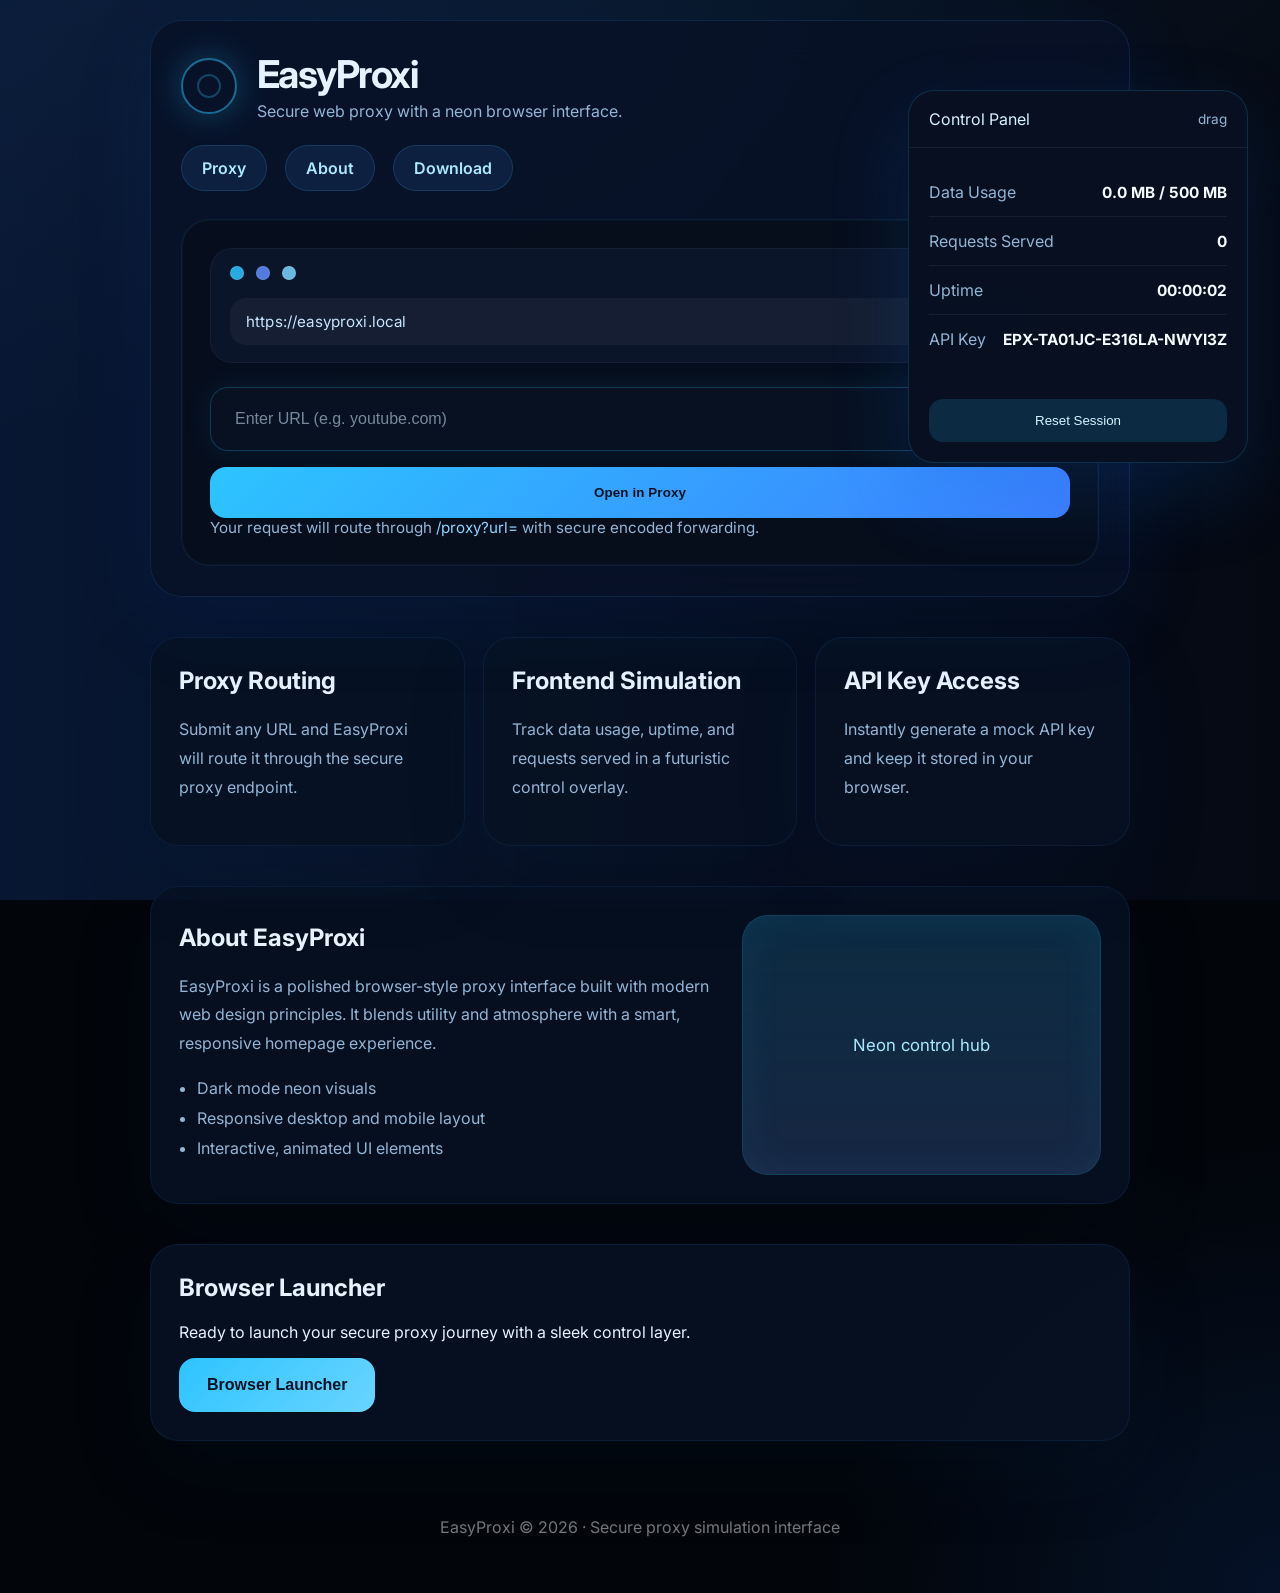
==== index.html @ d50762d1 "Add EasyProxi modern proxy web app" ====
<!DOCTYPE html>
<html lang="en">
<head>
  <meta charset="UTF-8" />
  <meta name="viewport" content="width=device-width, initial-scale=1.0" />
  <title>EasyProxi</title>
  <link rel="preconnect" href="https://fonts.googleapis.com" />
  <link rel="preconnect" href="https://fonts.gstatic.com" crossorigin />
  <link href="https://fonts.googleapis.com/css2?family=Inter:wght@400;500;600;700;800&display=swap" rel="stylesheet" />
  <link rel="stylesheet" href="style.css" />
</head>
<body>
  <div class="app-shell">
    <header class="hero-panel">
      <div class="hero-brand">
        <div class="logo-ring"></div>
        <div>
          <h1>EasyProxi</h1>
          <p>Secure web proxy with a neon browser interface.</p>
        </div>
      </div>

      <nav class="main-nav">
        <a href="#proxy">Proxy</a>
        <a href="#about">About</a>
        <a href="#download">Download</a>
      </nav>

      <section class="proxy-card" id="proxy">
        <div class="fake-browser">
          <div class="browser-controls">
            <button type="button" class="circle back" aria-label="Back"></button>
            <button type="button" class="circle forward" aria-label="Forward"></button>
            <button type="button" class="circle refresh" aria-label="Refresh"></button>
          </div>
          <div class="browser-url-bar">https://easyproxi.local</div>
        </div>

        <form id="proxyForm" class="proxy-form">
          <label for="proxyUrl" class="sr-only">Enter URL</label>
          <input id="proxyUrl" name="proxyUrl" type="url" placeholder="Enter URL (e.g. youtube.com)" autocomplete="off" required />
          <button type="submit">Open in Proxy</button>
        </form>
        <p class="help-text">Your request will route through <span>/proxy?url=</span> with secure encoded forwarding.</p>
      </section>
    </header>

    <main>
      <section class="feature-grid section-glow">
        <article class="feature-panel">
          <h2>Proxy Routing</h2>
          <p>Submit any URL and EasyProxi will route it through the secure proxy endpoint.</p>
        </article>
        <article class="feature-panel">
          <h2>Frontend Simulation</h2>
          <p>Track data usage, uptime, and requests served in a futuristic control overlay.</p>
        </article>
        <article class="feature-panel">
          <h2>API Key Access</h2>
          <p>Instantly generate a mock API key and keep it stored in your browser.</p>
        </article>
      </section>

      <section class="about-section" id="about">
        <div class="about-copy">
          <h2>About EasyProxi</h2>
          <p>EasyProxi is a polished browser-style proxy interface built with modern web design principles. It blends utility and atmosphere with a smart, responsive homepage experience.</p>
          <ul>
            <li>Dark mode neon visuals</li>
            <li>Responsive desktop and mobile layout</li>
            <li>Interactive, animated UI elements</li>
          </ul>
        </div>
        <div class="about-visual">
          <div class="visual-card">
            <span>Neon control hub</span>
          </div>
        </div>
      </section>

      <section class="download-section section-glow" id="download">
        <div>
          <h2>Browser Launcher</h2>
          <p>Ready to launch your secure proxy journey with a sleek control layer.</p>
          <button class="download-btn" type="button">Browser Launcher</button>
        </div>
      </section>
    </main>

    <footer class="app-footer">
      <p>EasyProxi &copy; 2026 · Secure proxy simulation interface</p>
    </footer>

    <div class="overlay-panel" id="overlayPanel">
      <div class="overlay-header">
        <span>Control Panel</span>
        <span class="drag-hint">drag</span>
      </div>
      <div class="overlay-content">
        <div class="stat-row"><span>Data Usage</span><strong id="dataUsage">0 MB / 500 MB</strong></div>
        <div class="stat-row"><span>Requests Served</span><strong id="requestsServed">0</strong></div>
        <div class="stat-row"><span>Uptime</span><strong id="uptime">00:00:00</strong></div>
        <div class="stat-row"><span>API Key</span><strong id="apiKey">GENERATING...</strong></div>
      </div>
      <div class="overlay-footer">
        <button type="button" id="resetButton">Reset Session</button>
      </div>
    </div>
  </div>

  <script src="script.js"></script>
</body>
</html>
---- style.css ----
:root {
  color-scheme: dark;
  font-family: 'Inter', system-ui, -apple-system, BlinkMacSystemFont, 'Segoe UI', sans-serif;
  background: #05080f;
  color: #e7f2ff;
  --surface: rgba(10, 20, 40, 0.92);
  --surface-strong: rgba(12, 24, 50, 0.98);
  --glow: #2dc4ff;
  --glow-soft: rgba(45, 196, 255, 0.16);
  --text-muted: #94b5d5;
  --border: rgba(53, 105, 172, 0.22);
}

* {
  box-sizing: border-box;
}

html, body {
  margin: 0;
  min-height: 100%;
  scroll-behavior: smooth;
}

body {
  background: radial-gradient(circle at top, rgba(45, 196, 255, 0.14), transparent 28%),
              radial-gradient(circle at bottom right, rgba(25, 110, 255, 0.12), transparent 22%),
              #02050a;
}

body::before {
  content: '';
  position: fixed;
  inset: 0;
  background: linear-gradient(170deg, rgba(76, 198, 255, 0.04), transparent 40%),
              linear-gradient(to right, rgba(11, 30, 67, 0.72), rgba(5, 10, 20, 0.92));
  pointer-events: none;
}

.app-shell {
  position: relative;
  overflow: hidden;
  min-height: 100vh;
  padding: 20px;
}

.hero-panel {
  max-width: 980px;
  margin: 0 auto 40px;
  padding: 30px;
  border: 1px solid var(--border);
  border-radius: 32px;
  background: rgba(8, 18, 40, 0.82);
  box-shadow: 0 24px 80px rgba(14, 60, 135, 0.14);
  backdrop-filter: blur(20px);
}

.hero-brand {
  display: flex;
  align-items: center;
  gap: 20px;
  margin-bottom: 24px;
}

.logo-ring {
  width: 56px;
  height: 56px;
  border-radius: 50%;
  border: 2px solid rgba(45, 196, 255, 0.5);
  box-shadow: 0 0 32px rgba(45, 196, 255, 0.28);
  position: relative;
}

.logo-ring::after {
  content: '';
  position: absolute;
  inset: 14px;
  border-radius: 50%;
  border: 2px solid rgba(45, 196, 255, 0.28);
}

.hero-brand h1 {
  margin: 0 0 4px;
  font-size: clamp(2rem, 3vw, 3rem);
  letter-spacing: -0.04em;
}

.hero-brand p {
  margin: 0;
  color: var(--text-muted);
  max-width: 600px;
}

.main-nav {
  display: flex;
  flex-wrap: wrap;
  gap: 18px;
  margin-bottom: 28px;
}

.main-nav a {
  color: #abe9ff;
  text-decoration: none;
  font-weight: 600;
  padding: 12px 20px;
  border-radius: 999px;
  background: rgba(19, 39, 74, 0.7);
  border: 1px solid rgba(45, 196, 255, 0.16);
  transition: transform 0.3s ease, background 0.3s ease;
}

.main-nav a:hover {
  transform: translateY(-2px);
  background: rgba(45, 196, 255, 0.13);
}

.proxy-card {
  padding: 28px;
  border-radius: 28px;
  background: rgba(7, 15, 28, 0.88);
  border: 1px solid rgba(72, 153, 255, 0.12);
  box-shadow: inset 0 0 0 1px rgba(45, 196, 255, 0.04);
}

.fake-browser {
  display: grid;
  grid-template-columns: 1fr;
  gap: 18px;
  margin-bottom: 24px;
  padding: 18px 20px;
  border-radius: 22px;
  background: rgba(12, 22, 44, 0.95);
  box-shadow: inset 0 0 0 1px rgba(255, 255, 255, 0.04);
}

.browser-controls {
  display: flex;
  gap: 12px;
}

.circle {
  width: 14px;
  height: 14px;
  border-radius: 50%;
  border: 1px solid rgba(255,255,255,0.14);
  opacity: 0.85;
}

.circle.back { background: #2dc4ff; }
.circle.forward { background: #608cff; }
.circle.refresh { background: #7bd5ff; }

.browser-url-bar {
  padding: 14px 16px;
  border-radius: 16px;
  background: rgba(255, 255, 255, 0.04);
  color: #c8e5ff;
  font-size: 0.95rem;
  letter-spacing: 0.01em;
}

.proxy-form {
  display: grid;
  gap: 16px;
}

.proxy-form input {
  width: 100%;
  padding: 22px 24px;
  border-radius: 18px;
  border: 1px solid rgba(45, 196, 255, 0.24);
  background: rgba(8, 18, 35, 0.98);
  color: #eef6ff;
  font-size: 1rem;
  outline: none;
  box-shadow: 0 0 30px rgba(45, 196, 255, 0.08);
  transition: transform 0.25s ease, border-color 0.25s ease;
}

.proxy-form input:focus {
  border-color: rgba(45, 196, 255, 0.65);
  transform: translateY(-1px);
}

.proxy-form input::placeholder {
  color: rgba(207, 229, 255, 0.56);
}

.proxy-form button {
  align-self: start;
  padding: 18px 28px;
  border: none;
  border-radius: 16px;
  background: linear-gradient(135deg, #2dc4ff, #3c80ff);
  color: #061122;
  font-weight: 700;
  letter-spacing: 0.01em;
  cursor: pointer;
  transition: transform 0.24s ease, box-shadow 0.24s ease;
}

.proxy-form button:hover {
  transform: translateY(-2px);
  box-shadow: 0 18px 32px rgba(45, 196, 255, 0.18);
}

.help-text {
  margin: 0;
  color: var(--text-muted);
  font-size: 0.95rem;
}

.help-text span {
  color: #8dd5ff;
}

.section-glow {
  display: grid;
  grid-template-columns: repeat(3, minmax(0, 1fr));
  gap: 18px;
  margin: 40px auto;
  max-width: 980px;
}

.feature-panel,
.download-section,
.about-section {
  border-radius: 28px;
  background: rgba(8, 18, 35, 0.87);
  border: 1px solid rgba(50, 120, 220, 0.12);
  box-shadow: 0 28px 80px rgba(7, 28, 65, 0.16);
  padding: 28px;
}

.feature-panel h2,
.about-section h2,
.download-section h2 {
  margin-top: 0;
}

.feature-panel p,
.about-copy p {
  color: var(--text-muted);
  line-height: 1.8;
}

.feature-panel:not(:last-child) {
  min-height: 176px;
}

.about-section {
  display: grid;
  grid-template-columns: 1.2fr 0.8fr;
  gap: 24px;
  align-items: center;
  margin: 0 auto 40px;
  max-width: 980px;
}

.about-copy ul {
  margin: 20px 0 0;
  padding-left: 18px;
  color: var(--text-muted);
}

.about-copy li {
  margin-bottom: 10px;
}

.about-visual .visual-card {
  min-height: 260px;
  border-radius: 26px;
  background: linear-gradient(180deg, rgba(45, 196, 255, 0.16), rgba(24, 40, 68, 0.95));
  border: 1px solid rgba(45, 196, 255, 0.14);
  box-shadow: inset 0 0 40px rgba(45, 196, 255, 0.08);
  display: grid;
  place-items: center;
  color: #abe9ff;
  font-size: 1.05rem;
}

.download-section {
  display: flex;
  align-items: center;
  justify-content: space-between;
  gap: 20px;
  margin: 0 auto 40px;
  max-width: 980px;
}

.download-btn {
  padding: 18px 28px;
  border: none;
  border-radius: 16px;
  font-size: 1rem;
  font-weight: 700;
  color: #061122;
  background: linear-gradient(135deg, #2dc4ff 0%, #69d4ff 100%);
  cursor: pointer;
  transition: transform 0.24s ease, box-shadow 0.24s ease;
}

.download-btn:hover {
  transform: translateY(-2px);
  box-shadow: 0 16px 32px rgba(45, 196, 255, 0.2);
}

.app-footer {
  max-width: 980px;
  margin: 0 auto;
  padding: 20px 0;
  color: rgba(255, 255, 255, 0.45);
  text-align: center;
}

.overlay-panel {
  position: fixed;
  top: 90px;
  right: 32px;
  width: min(340px, calc(100vw - 40px));
  border-radius: 26px;
  background: rgba(8, 16, 34, 0.96);
  border: 1px solid rgba(45, 196, 255, 0.18);
  box-shadow: 0 32px 80px rgba(19, 97, 200, 0.18);
  backdrop-filter: blur(24px);
  z-index: 20;
  cursor: grab;
}

.overlay-panel:active {
  cursor: grabbing;
}

.overlay-header {
  display: flex;
  justify-content: space-between;
  align-items: center;
  padding: 18px 20px;
  border-bottom: 1px solid rgba(255,255,255,0.06);
  color: #d9f2ff;
}

.drag-hint {
  font-size: 0.85rem;
  color: var(--text-muted);
}

.overlay-content {
  padding: 20px;
}

.stat-row {
  display: flex;
  justify-content: space-between;
  align-items: center;
  padding: 14px 0;
  border-bottom: 1px solid rgba(255,255,255,0.06);
}

.stat-row:last-child {
  border-bottom: none;
}

.stat-row span {
  color: var(--text-muted);
}

.stat-row strong {
  color: #f5fbff;
  font-size: 0.96rem;
}

.overlay-footer {
  padding: 16px 20px 20px;
}

#resetButton {
  width: 100%;
  padding: 14px 18px;
  border: none;
  border-radius: 14px;
  background: rgba(45, 196, 255, 0.15);
  color: #d7f3ff;
  cursor: pointer;
  transition: background 0.25s ease;
}

#resetButton:hover {
  background: rgba(45, 196, 255, 0.26);
}

.sr-only {
  position: absolute;
  width: 1px;
  height: 1px;
  padding: 0;
  margin: -1px;
  overflow: hidden;
  clip: rect(0,0,0,0);
  border: 0;
}

@media (max-width: 860px) {
  .section-glow {
    grid-template-columns: 1fr;
  }

  .about-section {
    grid-template-columns: 1fr;
  }

  .download-section {
    flex-direction: column;
    align-items: stretch;
  }

  .main-nav {
    justify-content: center;
  }
}

@media (max-width: 640px) {
  .hero-panel {
    padding: 22px;
  }

  .proxy-form input,
  .proxy-form button,
  .download-btn {
    width: 100%;
  }

  .overlay-panel {
    right: 16px;
    top: 24px;
  }
}
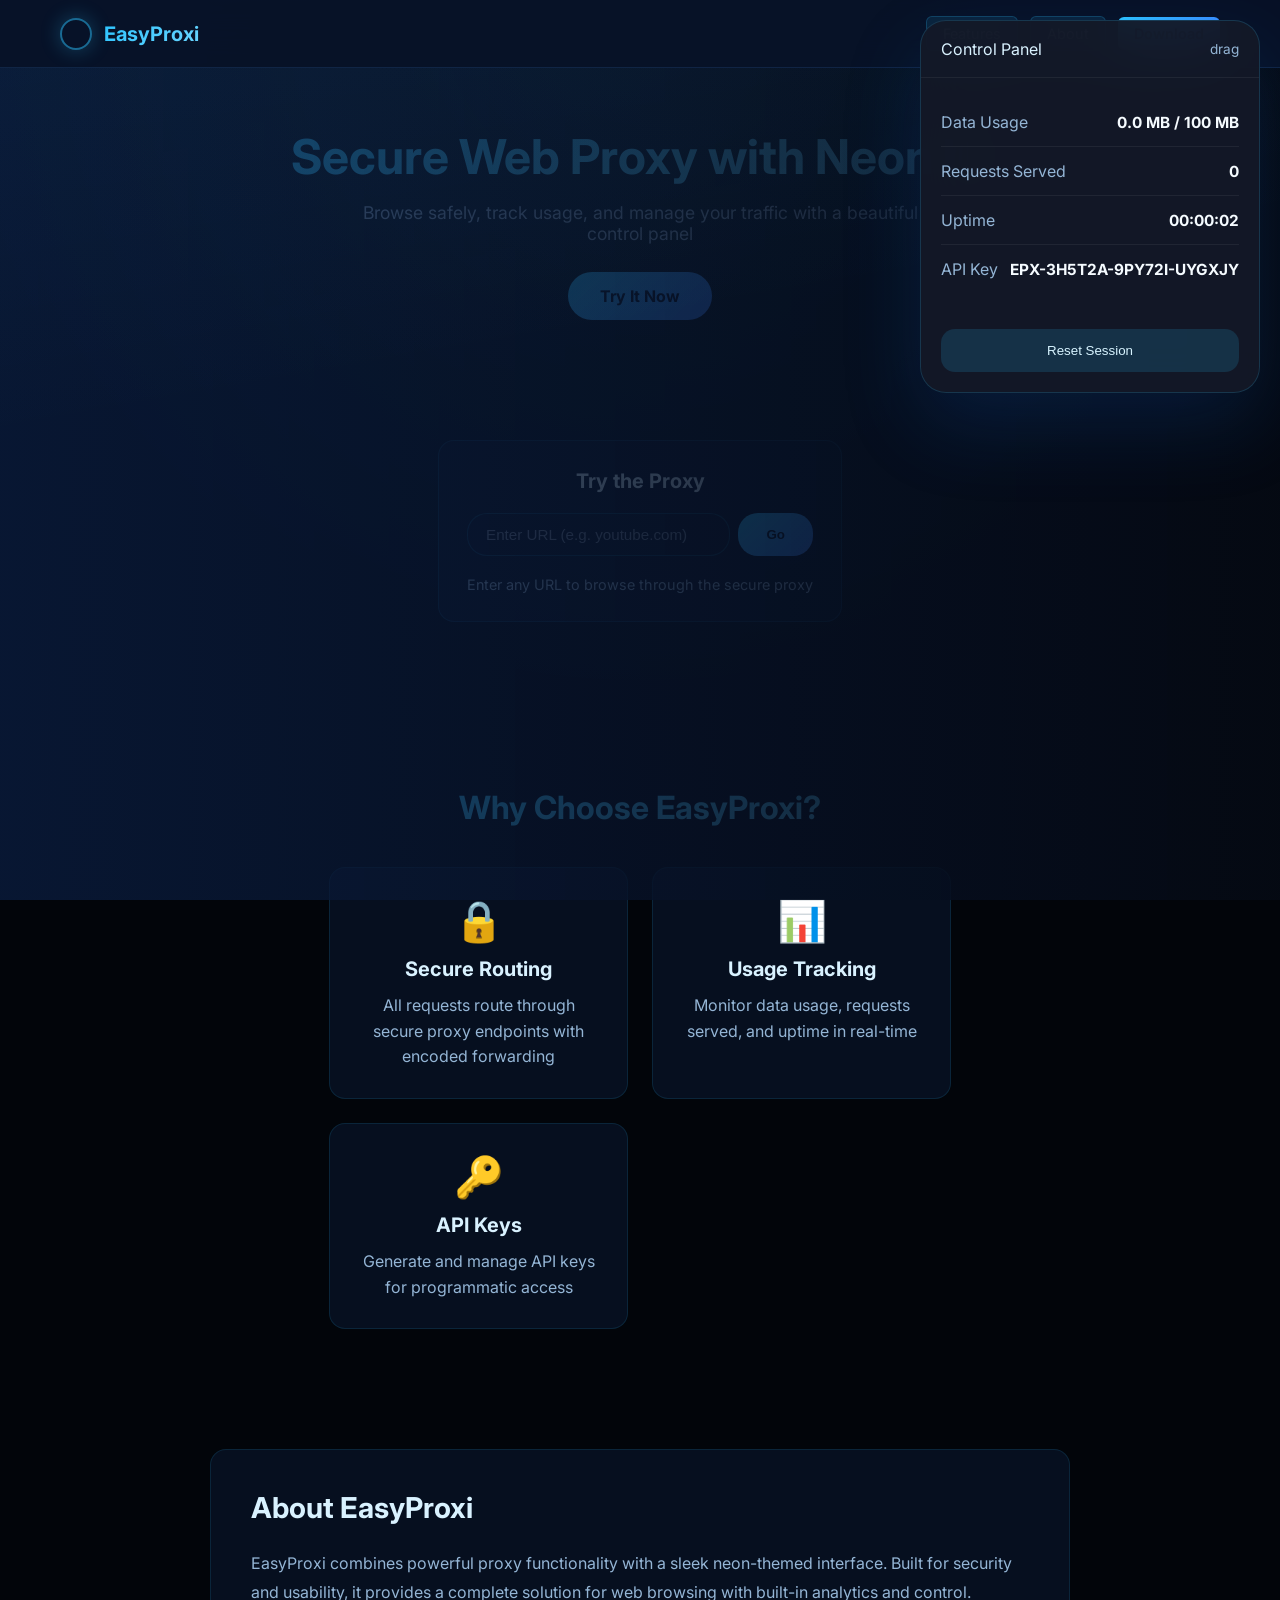
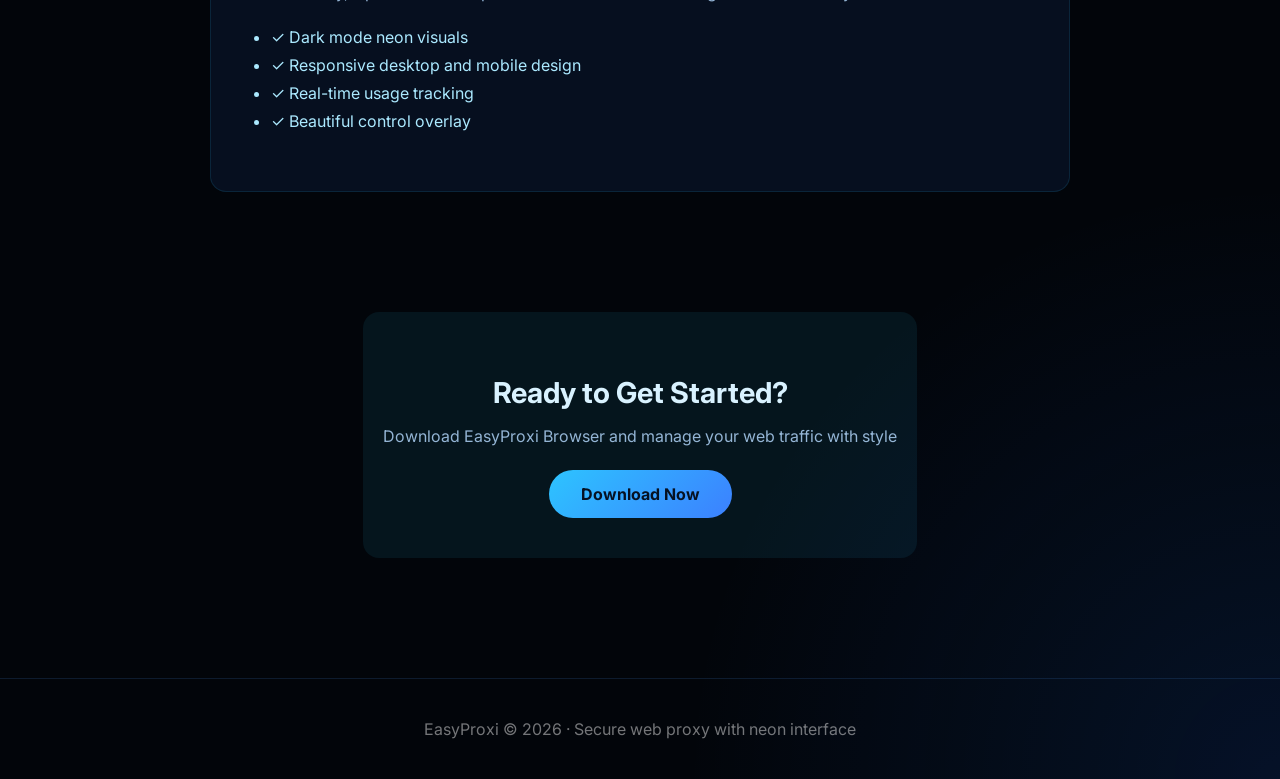
==== commit 43952da7: "just sum stuff" ====
--- a/index.html
+++ b/index.html
@@ -3,108 +3,106 @@
 <head>
   <meta charset="UTF-8" />
   <meta name="viewport" content="width=device-width, initial-scale=1.0" />
-  <title>EasyProxi</title>
+  <title>EasyProxi | Secure Web Proxy</title>
   <link rel="preconnect" href="https://fonts.googleapis.com" />
   <link rel="preconnect" href="https://fonts.gstatic.com" crossorigin />
   <link href="https://fonts.googleapis.com/css2?family=Inter:wght@400;500;600;700;800&display=swap" rel="stylesheet" />
   <link rel="stylesheet" href="style.css" />
 </head>
 <body>
-  <div class="app-shell">
-    <header class="hero-panel">
-      <div class="hero-brand">
-        <div class="logo-ring"></div>
-        <div>
+  <div class="main-page">
+    <header class="main-header">
+      <div class="header-content">
+        <div class="logo-section">
+          <div class="logo-ring-small"></div>
           <h1>EasyProxi</h1>
-          <p>Secure web proxy with a neon browser interface.</p>
+        </div>
+        <nav class="header-nav">
+          <a href="#features">Features</a>
+          <a href="#about">About</a>
+          <a href="/download" class="download-link">Download</a>
+        </nav>
+      </div>
+    </header>
+
+    <section class="hero">
+      <div class="hero-content">
+        <h2>Secure Web Proxy with Neon UI</h2>
+        <p>Browse safely, track usage, and manage your traffic with a beautiful control panel</p>
+        <a href="#try-it" class="cta-btn">Try It Now</a>
+      </div>
+    </section>
+
+    <section class="try-proxy" id="try-it">
+      <div class="proxy-input-card">
+        <h3>Try the Proxy</h3>
+        <form id="proxyForm" class="proxy-form">
+          <input id="proxyUrl" name="proxyUrl" type="text" placeholder="Enter URL (e.g. youtube.com)" autocomplete="off" required />
+          <button type="submit" class="proxy-submit-btn">Go</button>
+        </form>
+        <p class="proxy-hint">Enter any URL to browse through the secure proxy</p>
+      </div>
+    </section>
+
+    <section class="features" id="features">
+      <h2>Why Choose EasyProxi?</h2>
+      <div class="features-grid">
+        <div class="feature-card">
+          <div class="feature-icon">🔒</div>
+          <h3>Secure Routing</h3>
+          <p>All requests route through secure proxy endpoints with encoded forwarding</p>
+        </div>
+        <div class="feature-card">
+          <div class="feature-icon">📊</div>
+          <h3>Usage Tracking</h3>
+          <p>Monitor data usage, requests served, and uptime in real-time</p>
+        </div>
+        <div class="feature-card">
+          <div class="feature-icon">🔑</div>
+          <h3>API Keys</h3>
+          <p>Generate and manage API keys for programmatic access</p>
         </div>
       </div>
+    </section>
 
-      <nav class="main-nav">
-        <a href="#proxy">Proxy</a>
-        <a href="#about">About</a>
-        <a href="#download">Download</a>
-      </nav>
-
-      <section class="proxy-card" id="proxy">
-        <div class="fake-browser">
-          <div class="browser-controls">
-            <button type="button" class="circle back" aria-label="Back"></button>
-            <button type="button" class="circle forward" aria-label="Forward"></button>
-            <button type="button" class="circle refresh" aria-label="Refresh"></button>
-          </div>
-          <div class="browser-url-bar">https://easyproxi.local</div>
-        </div>
-
-        <form id="proxyForm" class="proxy-form">
-          <label for="proxyUrl" class="sr-only">Enter URL</label>
-          <input id="proxyUrl" name="proxyUrl" type="url" placeholder="Enter URL (e.g. youtube.com)" autocomplete="off" required />
-          <button type="submit">Open in Proxy</button>
-        </form>
-        <p class="help-text">Your request will route through <span>/proxy?url=</span> with secure encoded forwarding.</p>
-      </section>
-    </header>
-
-    <main>
-      <section class="feature-grid section-glow">
-        <article class="feature-panel">
-          <h2>Proxy Routing</h2>
-          <p>Submit any URL and EasyProxi will route it through the secure proxy endpoint.</p>
-        </article>
-        <article class="feature-panel">
-          <h2>Frontend Simulation</h2>
-          <p>Track data usage, uptime, and requests served in a futuristic control overlay.</p>
-        </article>
-        <article class="feature-panel">
-          <h2>API Key Access</h2>
-          <p>Instantly generate a mock API key and keep it stored in your browser.</p>
-        </article>
-      </section>
-
-      <section class="about-section" id="about">
-        <div class="about-copy">
+    <section class="about" id="about">
+      <div class="about-container">
+        <div class="about-text">
           <h2>About EasyProxi</h2>
-          <p>EasyProxi is a polished browser-style proxy interface built with modern web design principles. It blends utility and atmosphere with a smart, responsive homepage experience.</p>
-          <ul>
-            <li>Dark mode neon visuals</li>
-            <li>Responsive desktop and mobile layout</li>
-            <li>Interactive, animated UI elements</li>
+          <p>EasyProxi combines powerful proxy functionality with a sleek neon-themed interface. Built for security and usability, it provides a complete solution for web browsing with built-in analytics and control.</p>
+          <ul class="about-list">
+            <li>✓ Dark mode neon visuals</li>
+            <li>✓ Responsive desktop and mobile design</li>
+            <li>✓ Real-time usage tracking</li>
+            <li>✓ Beautiful control overlay</li>
           </ul>
         </div>
-        <div class="about-visual">
-          <div class="visual-card">
-            <span>Neon control hub</span>
-          </div>
-        </div>
-      </section>
+      </div>
+    </section>
 
-      <section class="download-section section-glow" id="download">
-        <div>
-          <h2>Browser Launcher</h2>
-          <p>Ready to launch your secure proxy journey with a sleek control layer.</p>
-          <button class="download-btn" type="button">Browser Launcher</button>
-        </div>
-      </section>
-    </main>
+    <section class="cta-section">
+      <h2>Ready to Get Started?</h2>
+      <p>Download EasyProxi Browser and manage your web traffic with style</p>
+      <a href="/download" class="cta-download-btn">Download Now</a>
+    </section>
 
-    <footer class="app-footer">
-      <p>EasyProxi &copy; 2026 · Secure proxy simulation interface</p>
+    <footer class="main-footer">
+      <p>EasyProxi &copy; 2026 · Secure web proxy with neon interface</p>
     </footer>
 
-    <div class="overlay-panel" id="overlayPanel">
-      <div class="overlay-header">
-        <span>Control Panel</span>
-        <span class="drag-hint">drag</span>
-      </div>
-      <div class="overlay-content">
-        <div class="stat-row"><span>Data Usage</span><strong id="dataUsage">0 MB / 500 MB</strong></div>
-        <div class="stat-row"><span>Requests Served</span><strong id="requestsServed">0</strong></div>
-        <div class="stat-row"><span>Uptime</span><strong id="uptime">00:00:00</strong></div>
-        <div class="stat-row"><span>API Key</span><strong id="apiKey">GENERATING...</strong></div>
-      </div>
-      <div class="overlay-footer">
-        <button type="button" id="resetButton">Reset Session</button>
-      </div>
+  <div class="overlay-panel" id="overlayPanel">
+    <div class="overlay-header">
+      <span>Control Panel</span>
+      <span class="drag-hint">drag</span>
+    </div>
+    <div class="overlay-content">
+      <div class="stat-row"><span>Data Usage</span><strong id="dataUsage">0 MB / 500 MB</strong></div>
+      <div class="stat-row"><span>Requests Served</span><strong id="requestsServed">0</strong></div>
+      <div class="stat-row"><span>Uptime</span><strong id="uptime">00:00:00</strong></div>
+      <div class="stat-row"><span>API Key</span><strong id="apiKey">GENERATING...</strong></div>
+    </div>
+    <div class="overlay-footer">
+      <button type="button" id="resetButton">Reset Session</button>
     </div>
   </div>
 
--- a/style.css
+++ b/style.css
@@ -36,294 +36,615 @@
   pointer-events: none;
 }
 
-.app-shell {
+.browser-container {
   position: relative;
-  overflow: hidden;
   min-height: 100vh;
-  padding: 20px;
-}
-
-.hero-panel {
-  max-width: 980px;
-  margin: 0 auto 40px;
-  padding: 30px;
-  border: 1px solid var(--border);
-  border-radius: 32px;
-  background: rgba(8, 18, 40, 0.82);
-  box-shadow: 0 24px 80px rgba(14, 60, 135, 0.14);
+  display: flex;
+  flex-direction: column;
+}
+
+.browser-toolbar {
+  display: flex;
+  align-items: center;
+  gap: 12px;
+  padding: 12px 20px;
+  background: rgba(8, 18, 40, 0.95);
+  border-bottom: 1px solid var(--border);
   backdrop-filter: blur(20px);
 }
 
-.hero-brand {
+.nav-buttons {
+  display: flex;
+  gap: 8px;
+}
+
+.nav-btn {
+  width: 32px;
+  height: 32px;
+  border: none;
+  border-radius: 6px;
+  background: rgba(45, 196, 255, 0.1);
+  color: #abe9ff;
+  font-size: 16px;
+  cursor: pointer;
+  transition: background 0.2s ease;
+}
+
+.nav-btn:hover:not(:disabled) {
+  background: rgba(45, 196, 255, 0.2);
+}
+
+.nav-btn:disabled {
+  opacity: 0.4;
+  cursor: not-allowed;
+}
+
+.url-form {
+  flex: 1;
+  display: flex;
+  gap: 8px;
+  max-width: 600px;
+}
+
+.url-form input {
+  flex: 1;
+  padding: 10px 16px;
+  border: 1px solid rgba(45, 196, 255, 0.24);
+  border-radius: 20px;
+  background: rgba(8, 18, 35, 0.98);
+  color: #eef6ff;
+  font-size: 14px;
+  outline: none;
+  box-shadow: 0 0 20px rgba(45, 196, 255, 0.08);
+  transition: border-color 0.25s ease;
+}
+
+.url-form input:focus {
+  border-color: rgba(45, 196, 255, 0.65);
+}
+
+.url-form input::placeholder {
+  color: rgba(207, 229, 255, 0.56);
+}
+
+.go-btn {
+  padding: 10px 20px;
+  border: none;
+  border-radius: 20px;
+  background: linear-gradient(135deg, #2dc4ff, #3c80ff);
+  color: #061122;
+  font-weight: 600;
+  cursor: pointer;
+  transition: transform 0.2s ease;
+}
+
+.go-btn:hover {
+  transform: translateY(-1px);
+}
+
+#browserFrame {
+  flex: 1;
+  width: 100%;
+  border: none;
+  background: #fff;
+}
+
+/* Main Page Styles */
+.main-page {
+  min-height: 100vh;
+  display: flex;
+  flex-direction: column;
+}
+
+.main-header {
+  background: rgba(8, 18, 40, 0.95);
+  border-bottom: 1px solid var(--border);
+  backdrop-filter: blur(20px);
+  position: sticky;
+  top: 0;
+  z-index: 10;
+}
+
+.header-content {
+  max-width: 1200px;
+  margin: 0 auto;
+  padding: 16px 20px;
   display: flex;
   align-items: center;
-  gap: 20px;
-  margin-bottom: 24px;
-}
-
-.logo-ring {
-  width: 56px;
-  height: 56px;
+  justify-content: space-between;
+  width: 100%;
+}
+
+.logo-section {
+  display: flex;
+  align-items: center;
+  gap: 12px;
+}
+
+.logo-ring-small {
+  width: 32px;
+  height: 32px;
   border-radius: 50%;
   border: 2px solid rgba(45, 196, 255, 0.5);
-  box-shadow: 0 0 32px rgba(45, 196, 255, 0.28);
-  position: relative;
-}
-
-.logo-ring::after {
-  content: '';
-  position: absolute;
-  inset: 14px;
-  border-radius: 50%;
-  border: 2px solid rgba(45, 196, 255, 0.28);
-}
-
-.hero-brand h1 {
-  margin: 0 0 4px;
-  font-size: clamp(2rem, 3vw, 3rem);
-  letter-spacing: -0.04em;
-}
-
-.hero-brand p {
+  box-shadow: 0 0 20px rgba(45, 196, 255, 0.28);
+}
+
+.logo-section h1 {
   margin: 0;
+  font-size: 1.25rem;
+  background: linear-gradient(135deg, #2dc4ff, #69d4ff);
+  -webkit-background-clip: text;
+  -webkit-text-fill-color: transparent;
+  background-clip: text;
+}
+
+.header-nav {
+  display: flex;
+  align-items: center;
+  gap: 12px;
+}
+
+.header-nav a {
+  padding: 8px 16px;
+  border-radius: 6px;
+  text-decoration: none;
+  color: #abe9ff;
+  background: rgba(45, 196, 255, 0.1);
+  border: 1px solid rgba(45, 196, 255, 0.2);
+  transition: all 0.2s ease;
+  font-size: 0.9rem;
+}
+
+.header-nav a:hover {
+  background: rgba(45, 196, 255, 0.2);
+  border-color: rgba(45, 196, 255, 0.4);
+}
+
+.download-link {
+  background: linear-gradient(135deg, #2dc4ff, #3c80ff) !important;
+  color: #061122 !important;
+  font-weight: 600;
+  border: none !important;
+}
+
+.download-link:hover {
+  box-shadow: 0 8px 20px rgba(45, 196, 255, 0.25);
+  transform: translateY(-2px);
+}
+
+.hero {
+  max-width: 1200px;
+  margin: 60px auto 40px;
+  padding: 0 20px;
+  text-align: center;
+}
+
+.hero-content h2 {
+  font-size: clamp(1.8rem, 5vw, 3rem);
+  margin: 0 0 16px;
+  background: linear-gradient(135deg, #2dc4ff, #69d4ff);
+  -webkit-background-clip: text;
+  -webkit-text-fill-color: transparent;
+  background-clip: text;
+  line-height: 1.2;
+}
+
+.hero-content p {
+  font-size: 1.1rem;
   color: var(--text-muted);
   max-width: 600px;
-}
-
-.main-nav {
-  display: flex;
-  flex-wrap: wrap;
-  gap: 18px;
-  margin-bottom: 28px;
-}
-
-.main-nav a {
+  margin: 0 auto 28px;
+}
+
+.cta-btn {
+  display: inline-block;
+  padding: 14px 32px;
+  background: linear-gradient(135deg, #2dc4ff, #3c80ff);
+  color: #061122;
+  border: none;
+  border-radius: 24px;
+  font-weight: 700;
+  text-decoration: none;
+  cursor: pointer;
+  transition: all 0.2s ease;
+}
+
+.cta-btn:hover {
+  transform: translateY(-2px);
+  box-shadow: 0 12px 32px rgba(45, 196, 255, 0.25);
+}
+
+.try-proxy {
+  max-width: 800px;
+  margin: 40px auto;
+  padding: 40px 20px;
+}
+
+.proxy-input-card {
+  background: rgba(8, 18, 35, 0.87);
+  border: 1px solid rgba(45, 196, 255, 0.18);
+  border-radius: 16px;
+  padding: 28px;
+  text-align: center;
+}
+
+.proxy-input-card h3 {
+  margin-top: 0;
+  font-size: 1.25rem;
+  color: #d9f2ff;
+}
+
+.proxy-form {
+  display: flex;
+  gap: 8px;
+  margin: 20px 0;
+}
+
+.proxy-form input {
+  flex: 1;
+  padding: 12px 18px;
+  border: 1px solid rgba(45, 196, 255, 0.24);
+  border-radius: 20px;
+  background: rgba(8, 18, 35, 0.98);
+  color: #eef6ff;
+  font-size: 0.95rem;
+  outline: none;
+}
+
+.proxy-form input:focus {
+  border-color: rgba(45, 196, 255, 0.65);
+}
+
+.proxy-form input::placeholder {
+  color: rgba(207, 229, 255, 0.56);
+}
+
+.proxy-submit-btn {
+  padding: 12px 28px;
+  background: linear-gradient(135deg, #2dc4ff, #3c80ff);
+  color: #061122;
+  border: none;
+  border-radius: 20px;
+  font-weight: 600;
+  cursor: pointer;
+  transition: all 0.2s ease;
+}
+
+.proxy-submit-btn:hover {
+  transform: translateY(-1px);
+  box-shadow: 0 8px 20px rgba(45, 196, 255, 0.2);
+}
+
+.proxy-hint {
+  margin: 12px 0 0;
+  color: var(--text-muted);
+  font-size: 0.9rem;
+}
+
+.features {
+  max-width: 1200px;
+  margin: 60px auto;
+  padding: 0 20px;
+}
+
+.features h2 {
+  text-align: center;
+  font-size: 2rem;
+  margin-bottom: 40px;
+  background: linear-gradient(135deg, #2dc4ff, #69d4ff);
+  -webkit-background-clip: text;
+  -webkit-text-fill-color: transparent;
+  background-clip: text;
+}
+
+.features-grid {
+  display: grid;
+  grid-template-columns: repeat(auto-fit, minmax(280px, 1fr));
+  gap: 24px;
+}
+
+.feature-card {
+  background: rgba(8, 18, 35, 0.87);
+  border: 1px solid rgba(45, 196, 255, 0.12);
+  border-radius: 16px;
+  padding: 28px;
+  text-align: center;
+  transition: all 0.2s ease;
+}
+
+.feature-card:hover {
+  border-color: rgba(45, 196, 255, 0.3);
+  box-shadow: 0 12px 32px rgba(45, 196, 255, 0.1);
+}
+
+.feature-icon {
+  font-size: 2.5rem;
+  margin-bottom: 12px;
+}
+
+.feature-card h3 {
+  margin: 12px 0;
+  font-size: 1.25rem;
+  color: #d9f2ff;
+}
+
+.feature-card p {
+  margin: 0;
+  color: var(--text-muted);
+  line-height: 1.6;
+}
+
+.about {
+  max-width: 900px;
+  margin: 60px auto;
+  padding: 0 20px;
+}
+
+.about-container {
+  background: rgba(8, 18, 35, 0.87);
+  border: 1px solid rgba(45, 196, 255, 0.12);
+  border-radius: 16px;
+  padding: 40px;
+}
+
+.about h2 {
+  font-size: 1.8rem;
+  margin-top: 0;
+  color: #d9f2ff;
+}
+
+.about p {
+  color: var(--text-muted);
+  line-height: 1.8;
+}
+
+.about-list {
+  margin: 20px 0;
+  padding-left: 20px;
+  color: var(--text-muted);
+}
+
+.about-list li {
+  margin-bottom: 8px;
+  color: #abe9ff;
+}
+
+.cta-section {
+  max-width: 1200px;
+  margin: 60px auto;
+  padding: 40px 20px;
+  text-align: center;
+  background: rgba(45, 196, 255, 0.08);
+  border-radius: 16px;
+}
+
+.cta-section h2 {
+  font-size: 1.8rem;
+  margin-bottom: 12px;
+  color: #d9f2ff;
+}
+
+.cta-section p {
+  color: var(--text-muted);
+  margin-bottom: 24px;
+}
+
+.cta-download-btn {
+  display: inline-block;
+  padding: 14px 32px;
+  background: linear-gradient(135deg, #2dc4ff, #3c80ff);
+  color: #061122;
+  border: none;
+  border-radius: 24px;
+  font-weight: 700;
+  text-decoration: none;
+  cursor: pointer;
+  transition: all 0.2s ease;
+}
+
+.cta-download-btn:hover {
+  transform: translateY(-2px);
+  box-shadow: 0 12px 32px rgba(45, 196, 255, 0.25);
+}
+
+.main-footer {
+  margin-top: 60px;
+  padding: 24px 20px;
+  text-align: center;
+  color: rgba(255, 255, 255, 0.45);
+  border-top: 1px solid var(--border);
+}
+
+/* Platform Download Page Styles */
+.platform-download {
+  min-height: 100vh;
+  display: flex;
+  flex-direction: column;
+  padding: 20px;
+}
+
+.download-header {
+  max-width: 900px;
+  margin: 40px auto;
+  text-align: center;
+  padding: 20px 0;
+}
+
+.back-link {
+  display: inline-block;
+  margin-bottom: 20px;
   color: #abe9ff;
   text-decoration: none;
+  padding: 8px 16px;
+  border: 1px solid rgba(45, 196, 255, 0.2);
+  border-radius: 6px;
+  transition: all 0.2s ease;
+}
+
+.back-link:hover {
+  background: rgba(45, 196, 255, 0.1);
+  border-color: rgba(45, 196, 255, 0.4);
+}
+
+.download-header h1 {
+  font-size: clamp(1.8rem, 5vw, 2.5rem);
+  margin: 16px 0 8px;
+  background: linear-gradient(135deg, #2dc4ff, #69d4ff);
+  -webkit-background-clip: text;
+  -webkit-text-fill-color: transparent;
+  background-clip: text;
+}
+
+.download-header p {
+  color: var(--text-muted);
+  margin: 0;
+  font-size: 1.1rem;
+}
+
+.download-content {
+  max-width: 900px;
+  margin: 0 auto 40px;
+  flex: 1;
+}
+
+.system-info {
+  display: grid;
+  grid-template-columns: repeat(auto-fit, minmax(400px, 1fr));
+  gap: 20px;
+  margin-bottom: 40px;
+}
+
+.info-card {
+  background: rgba(8, 18, 35, 0.87);
+  border: 1px solid rgba(45, 196, 255, 0.12);
+  border-radius: 12px;
+  padding: 24px;
+}
+
+.info-card h3 {
+  margin-top: 0;
+  color: #d9f2ff;
+  margin-bottom: 16px;
+}
+
+.info-card ul,
+.info-card ol {
+  margin: 0;
+  padding-left: 20px;
+  color: var(--text-muted);
+}
+
+.info-card li {
+  margin-bottom: 10px;
+  line-height: 1.6;
+}
+
+.download-buttons {
+  display: flex;
+  flex-direction: column;
+  gap: 12px;
+  margin-bottom: 40px;
+}
+
+.download-btn {
+  display: flex;
+  flex-direction: column;
+  align-items: flex-start;
+  gap: 6px;
+  padding: 20px;
+  background: rgba(8, 18, 35, 0.87);
+  border: 1px solid rgba(45, 196, 255, 0.12);
+  border-radius: 12px;
+  cursor: pointer;
+  transition: all 0.2s ease;
+  text-align: left;
+}
+
+.download-btn:hover {
+  background: rgba(8, 18, 35, 0.95);
+  border-color: rgba(45, 196, 255, 0.3);
+  transform: translateX(4px);
+}
+
+.download-btn.primary {
+  background: linear-gradient(135deg, rgba(45, 196, 255, 0.15), rgba(60, 128, 255, 0.1));
+  border-color: rgba(45, 196, 255, 0.25);
+}
+
+.download-btn.primary:hover {
+  background: linear-gradient(135deg, rgba(45, 196, 255, 0.25), rgba(60, 128, 255, 0.15));
+}
+
+.btn-label {
+  color: #d9f2ff;
   font-weight: 600;
-  padding: 12px 20px;
-  border-radius: 999px;
-  background: rgba(19, 39, 74, 0.7);
-  border: 1px solid rgba(45, 196, 255, 0.16);
-  transition: transform 0.3s ease, background 0.3s ease;
-}
-
-.main-nav a:hover {
-  transform: translateY(-2px);
-  background: rgba(45, 196, 255, 0.13);
-}
-
-.proxy-card {
-  padding: 28px;
-  border-radius: 28px;
-  background: rgba(7, 15, 28, 0.88);
-  border: 1px solid rgba(72, 153, 255, 0.12);
-  box-shadow: inset 0 0 0 1px rgba(45, 196, 255, 0.04);
-}
-
-.fake-browser {
-  display: grid;
-  grid-template-columns: 1fr;
-  gap: 18px;
-  margin-bottom: 24px;
-  padding: 18px 20px;
-  border-radius: 22px;
-  background: rgba(12, 22, 44, 0.95);
-  box-shadow: inset 0 0 0 1px rgba(255, 255, 255, 0.04);
-}
-
-.browser-controls {
-  display: flex;
-  gap: 12px;
-}
-
-.circle {
-  width: 14px;
-  height: 14px;
-  border-radius: 50%;
-  border: 1px solid rgba(255,255,255,0.14);
-  opacity: 0.85;
-}
-
-.circle.back { background: #2dc4ff; }
-.circle.forward { background: #608cff; }
-.circle.refresh { background: #7bd5ff; }
-
-.browser-url-bar {
-  padding: 14px 16px;
-  border-radius: 16px;
-  background: rgba(255, 255, 255, 0.04);
-  color: #c8e5ff;
-  font-size: 0.95rem;
-  letter-spacing: 0.01em;
-}
-
-.proxy-form {
-  display: grid;
-  gap: 16px;
-}
-
-.proxy-form input {
-  width: 100%;
-  padding: 22px 24px;
-  border-radius: 18px;
-  border: 1px solid rgba(45, 196, 255, 0.24);
-  background: rgba(8, 18, 35, 0.98);
-  color: #eef6ff;
   font-size: 1rem;
-  outline: none;
-  box-shadow: 0 0 30px rgba(45, 196, 255, 0.08);
-  transition: transform 0.25s ease, border-color 0.25s ease;
-}
-
-.proxy-form input:focus {
-  border-color: rgba(45, 196, 255, 0.65);
-  transform: translateY(-1px);
-}
-
-.proxy-form input::placeholder {
-  color: rgba(207, 229, 255, 0.56);
-}
-
-.proxy-form button {
-  align-self: start;
-  padding: 18px 28px;
-  border: none;
-  border-radius: 16px;
-  background: linear-gradient(135deg, #2dc4ff, #3c80ff);
-  color: #061122;
-  font-weight: 700;
-  letter-spacing: 0.01em;
-  cursor: pointer;
-  transition: transform 0.24s ease, box-shadow 0.24s ease;
-}
-
-.proxy-form button:hover {
-  transform: translateY(-2px);
-  box-shadow: 0 18px 32px rgba(45, 196, 255, 0.18);
-}
-
-.help-text {
+}
+
+.btn-size {
+  color: var(--text-muted);
+  font-size: 0.9rem;
+}
+
+.features-list {
+  background: rgba(45, 196, 255, 0.08);
+  border: 1px solid rgba(45, 196, 255, 0.12);
+  border-radius: 12px;
+  padding: 24px;
+}
+
+.features-list h3 {
+  margin-top: 0;
+  color: #d9f2ff;
+}
+
+.features-list ul {
   margin: 0;
-  color: var(--text-muted);
-  font-size: 0.95rem;
-}
-
-.help-text span {
-  color: #8dd5ff;
-}
-
-.section-glow {
-  display: grid;
-  grid-template-columns: repeat(3, minmax(0, 1fr));
-  gap: 18px;
-  margin: 40px auto;
-  max-width: 980px;
-}
-
-.feature-panel,
-.download-section,
-.about-section {
-  border-radius: 28px;
-  background: rgba(8, 18, 35, 0.87);
-  border: 1px solid rgba(50, 120, 220, 0.12);
-  box-shadow: 0 28px 80px rgba(7, 28, 65, 0.16);
-  padding: 28px;
-}
-
-.feature-panel h2,
-.about-section h2,
-.download-section h2 {
-  margin-top: 0;
-}
-
-.feature-panel p,
-.about-copy p {
-  color: var(--text-muted);
-  line-height: 1.8;
-}
-
-.feature-panel:not(:last-child) {
-  min-height: 176px;
-}
-
-.about-section {
-  display: grid;
-  grid-template-columns: 1.2fr 0.8fr;
-  gap: 24px;
-  align-items: center;
-  margin: 0 auto 40px;
-  max-width: 980px;
-}
-
-.about-copy ul {
-  margin: 20px 0 0;
-  padding-left: 18px;
-  color: var(--text-muted);
-}
-
-.about-copy li {
-  margin-bottom: 10px;
-}
-
-.about-visual .visual-card {
-  min-height: 260px;
-  border-radius: 26px;
-  background: linear-gradient(180deg, rgba(45, 196, 255, 0.16), rgba(24, 40, 68, 0.95));
-  border: 1px solid rgba(45, 196, 255, 0.14);
-  box-shadow: inset 0 0 40px rgba(45, 196, 255, 0.08);
-  display: grid;
-  place-items: center;
+  padding-left: 0;
+  list-style: none;
+  color: var(--text-muted);
+}
+
+.features-list li {
+  padding: 8px 0;
+  line-height: 1.6;
   color: #abe9ff;
-  font-size: 1.05rem;
-}
-
-.download-section {
-  display: flex;
-  align-items: center;
-  justify-content: space-between;
-  gap: 20px;
-  margin: 0 auto 40px;
-  max-width: 980px;
-}
-
-.download-btn {
-  padding: 18px 28px;
-  border: none;
-  border-radius: 16px;
-  font-size: 1rem;
-  font-weight: 700;
-  color: #061122;
-  background: linear-gradient(135deg, #2dc4ff 0%, #69d4ff 100%);
-  cursor: pointer;
-  transition: transform 0.24s ease, box-shadow 0.24s ease;
-}
-
-.download-btn:hover {
-  transform: translateY(-2px);
-  box-shadow: 0 16px 32px rgba(45, 196, 255, 0.2);
-}
-
-.app-footer {
-  max-width: 980px;
-  margin: 0 auto;
+}
+
+.download-footer {
+  max-width: 900px;
+  margin: 40px auto 0;
   padding: 20px 0;
+  text-align: center;
   color: rgba(255, 255, 255, 0.45);
-  text-align: center;
+  border-top: 1px solid var(--border);
+}
+
+.download-footer a {
+  color: #abe9ff;
+  text-decoration: none;
+  transition: color 0.2s ease;
+}
+
+.download-footer a:hover {
+  color: #2dc4ff;
 }
 
 .overlay-panel {
   position: fixed;
-  top: 90px;
-  right: 32px;
+  top: 20px;
+  right: 20px;
   width: min(340px, calc(100vw - 40px));
   border-radius: 26px;
-  background: rgba(8, 16, 34, 0.96);
+  background: rgba(20, 25, 40, 0.95);
   border: 1px solid rgba(45, 196, 255, 0.18);
   box-shadow: 0 32px 80px rgba(19, 97, 200, 0.18);
   backdrop-filter: blur(24px);
-  z-index: 20;
+  z-index: 99999;
   cursor: grab;
+  user-select: none;
+  -webkit-user-select: none;
+  -moz-user-select: none;
 }
 
 .overlay-panel:active {
@@ -388,15 +709,160 @@
   background: rgba(45, 196, 255, 0.26);
 }
 
-.sr-only {
-  position: absolute;
-  width: 1px;
-  height: 1px;
-  padding: 0;
-  margin: -1px;
-  overflow: hidden;
-  clip: rect(0,0,0,0);
-  border: 0;
+/* Responsive Design */
+@media (max-width: 768px) {
+  .browser-toolbar {
+    flex-direction: column;
+    gap: 12px;
+    padding: 12px 16px;
+  }
+
+  .nav-buttons {
+    order: 1;
+    justify-content: center;
+  }
+
+  .url-form {
+    order: 2;
+    width: 100%;
+    max-width: none;
+  }
+
+  .overlay-panel {
+    top: auto;
+    bottom: 20px;
+    right: 20px;
+    left: 20px;
+    width: auto;
+  }
+}
+
+@media (max-width: 480px) {
+  .browser-toolbar {
+    padding: 8px 12px;
+  }
+
+  .nav-btn {
+    width: 28px;
+    height: 28px;
+    font-size: 14px;
+  }
+
+  .url-form input {
+    font-size: 13px;
+    padding: 8px 12px;
+  }
+
+  .go-btn {
+    padding: 8px 16px;
+    font-size: 13px;
+  }
+}
+
+/* Download Page Styles */
+.download-page {
+  min-height: 100vh;
+  display: flex;
+  flex-direction: column;
+  align-items: center;
+  justify-content: center;
+  padding: 40px 20px;
+  background: inherit;
+}
+
+.download-header {
+  text-align: center;
+  margin-bottom: 60px;
+}
+
+.download-header h1 {
+  font-size: clamp(2rem, 4vw, 3rem);
+  margin: 0 0 16px;
+  background: linear-gradient(135deg, #2dc4ff, #69d4ff);
+  -webkit-background-clip: text;
+  -webkit-text-fill-color: transparent;
+  background-clip: text;
+}
+
+.download-header p {
+  color: var(--text-muted);
+  font-size: 1.1rem;
+  max-width: 500px;
+  margin: 0 auto;
+}
+
+.download-options {
+  display: grid;
+  grid-template-columns: repeat(auto-fit, minmax(280px, 1fr));
+  gap: 24px;
+  max-width: 900px;
+  width: 100%;
+  margin-bottom: 60px;
+}
+
+.platform-btn {
+  display: flex;
+  align-items: center;
+  gap: 20px;
+  padding: 24px;
+  border: 1px solid var(--border);
+  border-radius: 16px;
+  background: rgba(8, 18, 35, 0.87);
+  color: #e7f2ff;
+  cursor: pointer;
+  transition: transform 0.2s ease, box-shadow 0.2s ease, border-color 0.2s ease;
+  text-align: left;
+}
+
+.platform-btn:hover {
+  transform: translateY(-4px);
+  box-shadow: 0 20px 40px rgba(45, 196, 255, 0.15);
+  border-color: rgba(45, 196, 255, 0.3);
+}
+
+.platform-icon {
+  font-size: 2rem;
+  width: 60px;
+  height: 60px;
+  display: flex;
+  align-items: center;
+  justify-content: center;
+  border-radius: 12px;
+  background: rgba(45, 196, 255, 0.1);
+}
+
+.platform-info h3 {
+  margin: 0 0 4px;
+  font-size: 1.25rem;
+}
+
+.platform-info p {
+  margin: 0;
+  color: var(--text-muted);
+  font-size: 0.95rem;
+}
+
+.back-section {
+  text-align: center;
+}
+
+.back-btn {
+  display: inline-flex;
+  align-items: center;
+  gap: 8px;
+  padding: 12px 24px;
+  border: 1px solid rgba(45, 196, 255, 0.3);
+  border-radius: 24px;
+  background: rgba(45, 196, 255, 0.1);
+  color: #abe9ff;
+  text-decoration: none;
+  font-weight: 500;
+  transition: background 0.2s ease, transform 0.2s ease;
+}
+
+.back-btn:hover {
+  background: rgba(45, 196, 255, 0.2);
+  transform: translateY(-2px);
 }
 
 @media (max-width: 860px) {
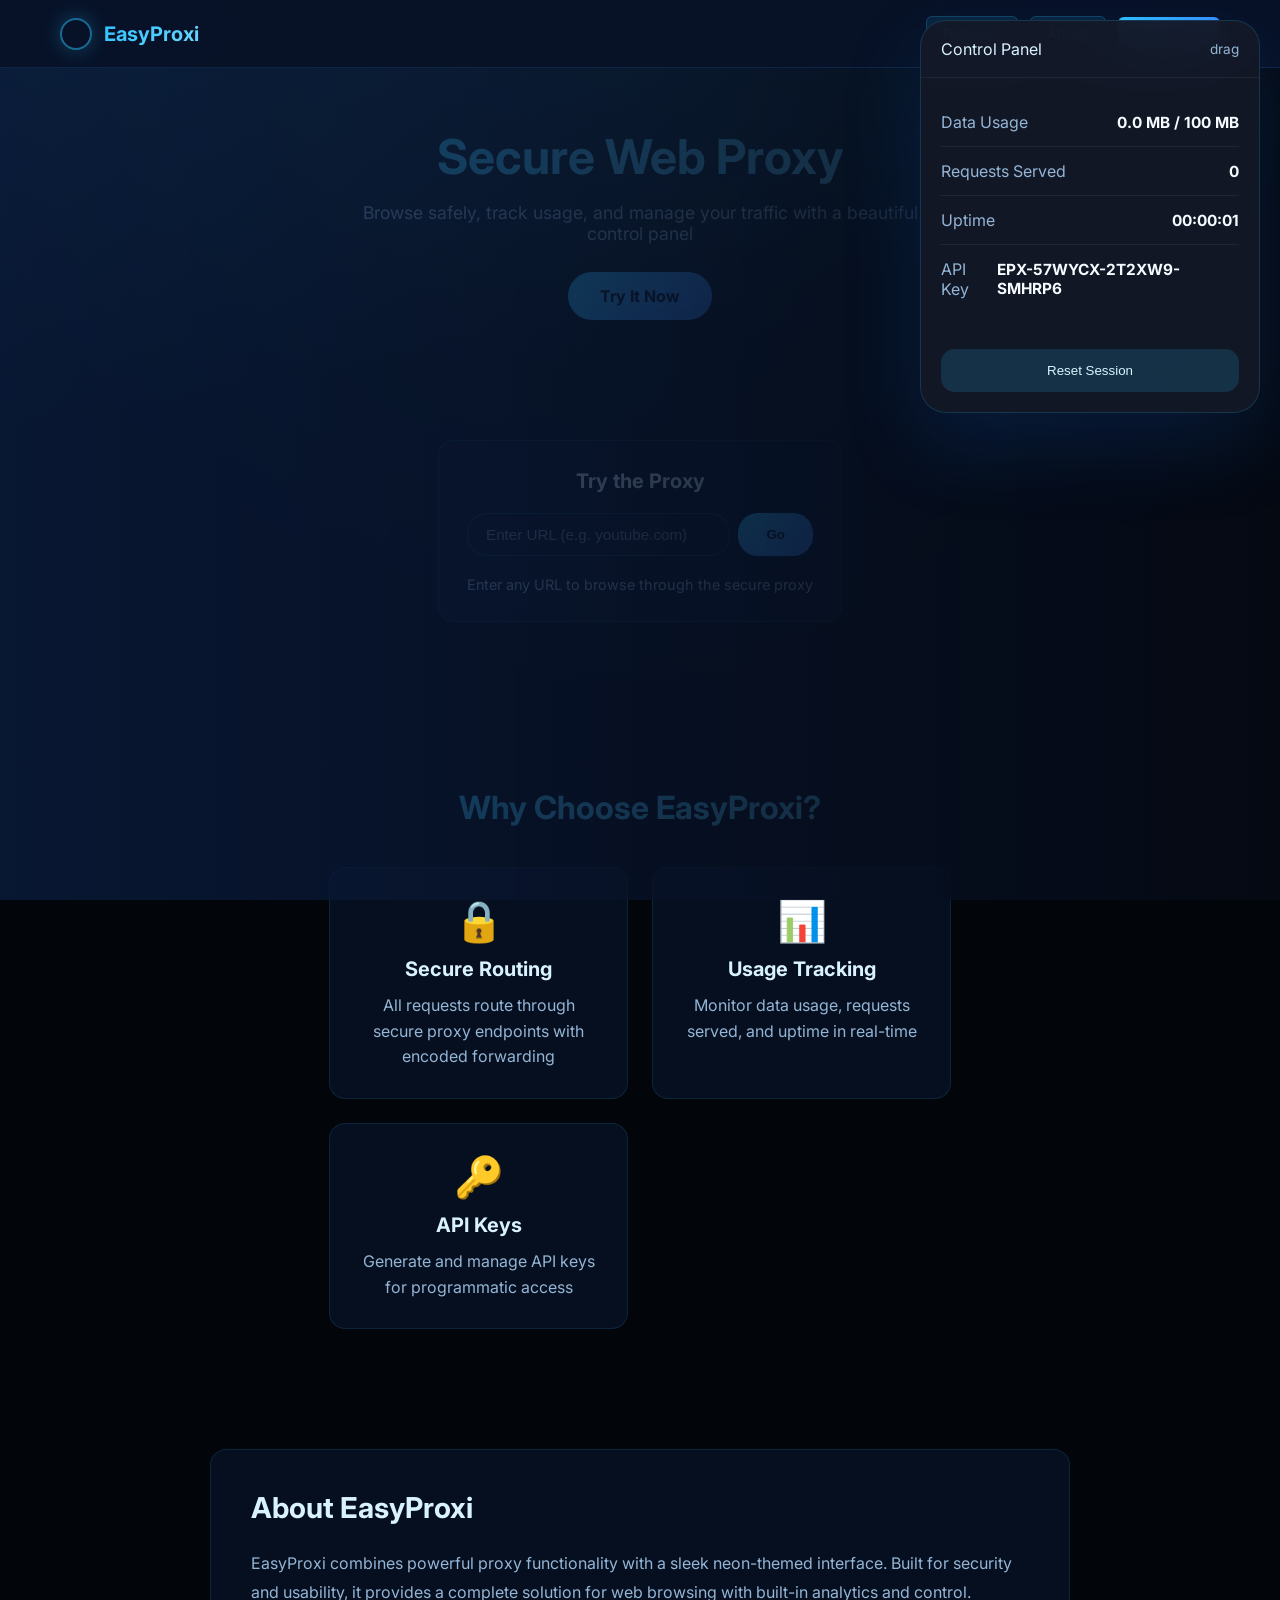
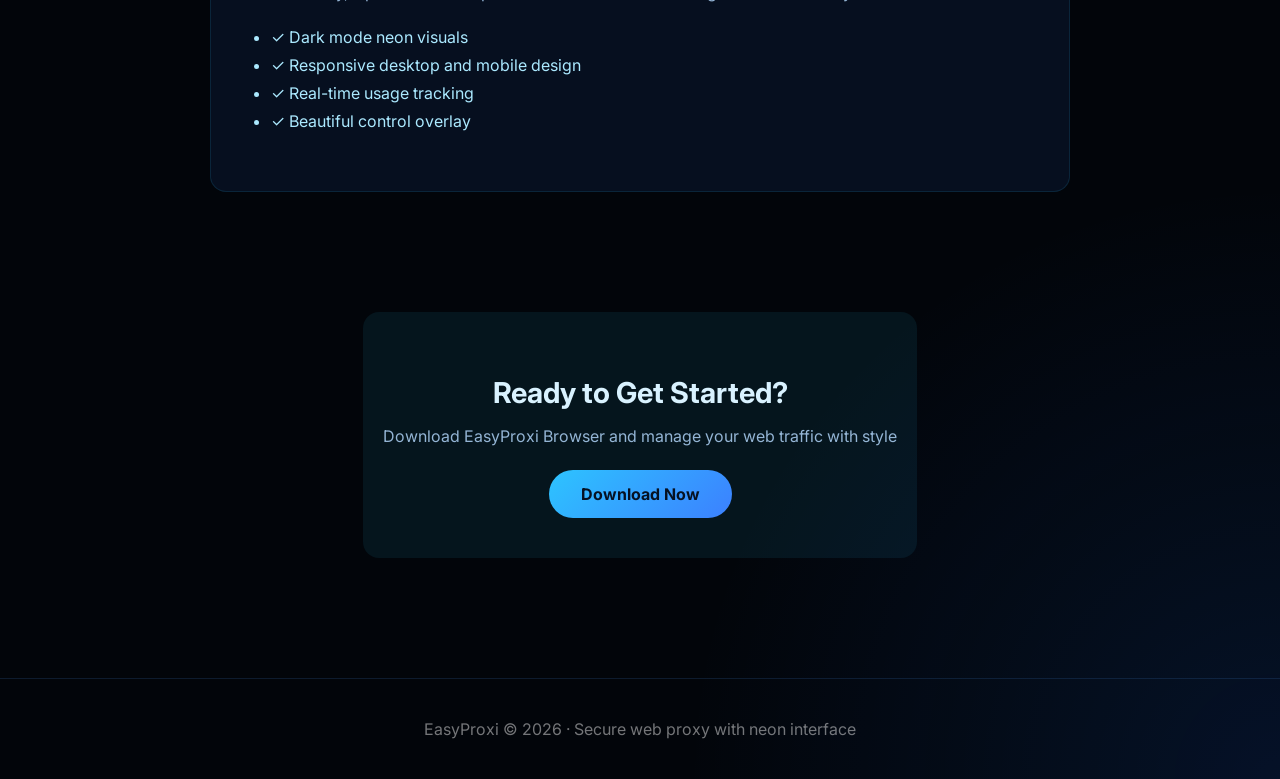
==== commit 0a89ed8f: "Main page renamed to "Secure Web Proxy"" ====
--- a/index.html
+++ b/index.html
@@ -27,7 +27,7 @@
 
     <section class="hero">
       <div class="hero-content">
-        <h2>Secure Web Proxy with Neon UI</h2>
+        <h2>Secure Web Proxy</h2>
         <p>Browse safely, track usage, and manage your traffic with a beautiful control panel</p>
         <a href="#try-it" class="cta-btn">Try It Now</a>
       </div>
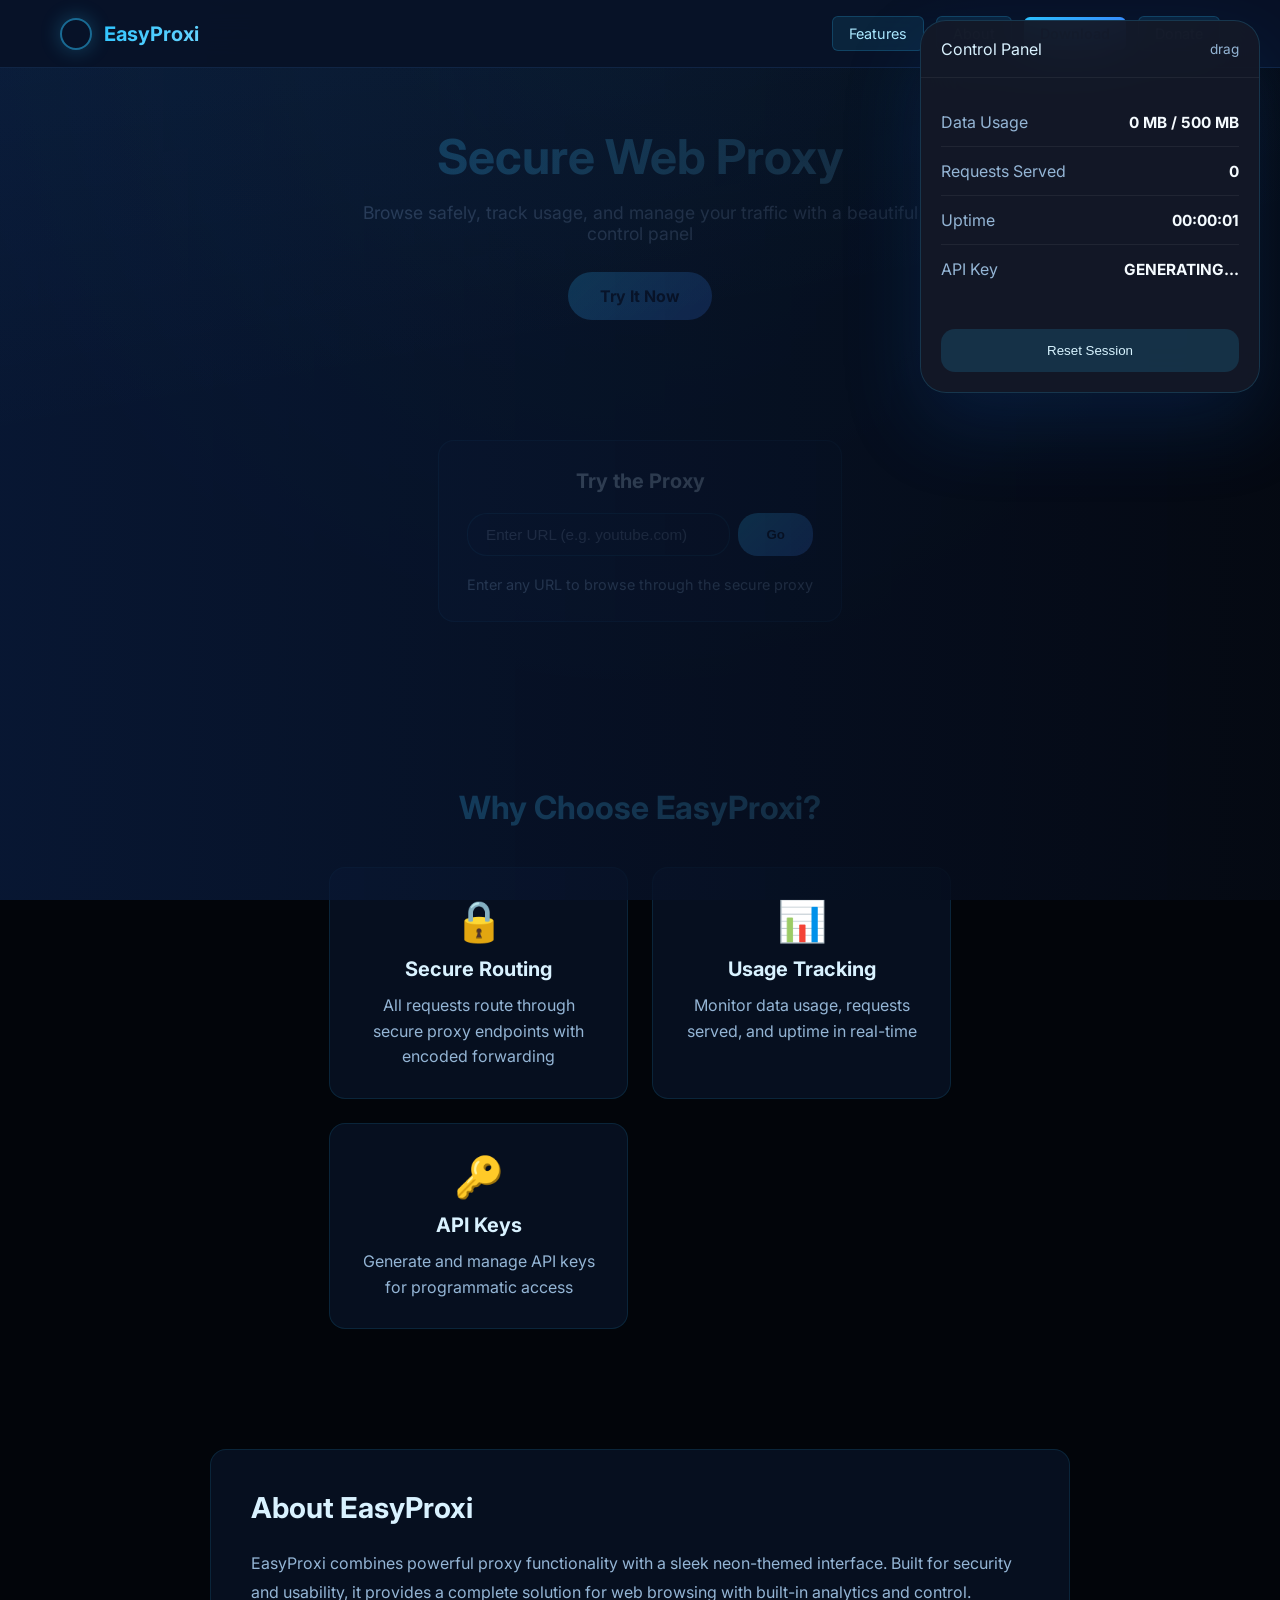
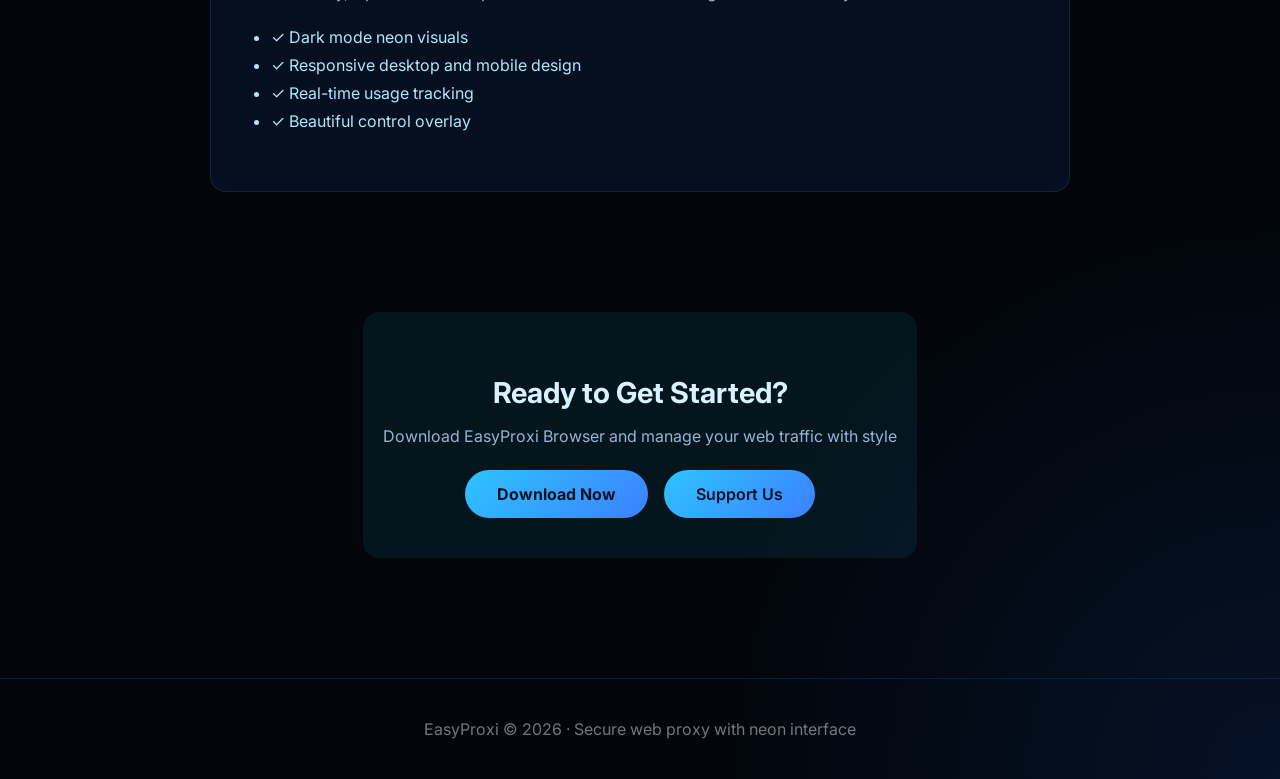
==== commit c3ca2359: "added donation link to index.html and landing.html" ====
--- a/index.html
+++ b/index.html
@@ -21,6 +21,7 @@
           <a href="#features">Features</a>
           <a href="#about">About</a>
           <a href="/download" class="download-link">Download</a>
+          <a href="donate.html">Donate</a>
         </nav>
       </div>
     </header>
@@ -83,7 +84,10 @@
     <section class="cta-section">
       <h2>Ready to Get Started?</h2>
       <p>Download EasyProxi Browser and manage your web traffic with style</p>
-      <a href="/download" class="cta-download-btn">Download Now</a>
+      <div class="action-buttons">
+        <a href="/download" class="cta-download-btn">Download Now</a>
+        <a href="donate.html" class="donate-btn">Support Us</a>
+      </div>
     </section>
 
     <footer class="main-footer">
--- a/style.css
+++ b/style.css
@@ -900,3 +900,80 @@
     top: 24px;
   }
 }
+
+/* Donation Page Styles */
+.donation-section {
+  max-width: 800px;
+  margin: 60px auto;
+  padding: 40px 20px;
+  text-align: center;
+  background: rgba(8, 18, 35, 0.87);
+  border: 1px solid rgba(45, 196, 255, 0.12);
+  border-radius: 16px;
+}
+
+.donation-section h2 {
+  font-size: 2rem;
+  margin-bottom: 20px;
+  background: linear-gradient(135deg, #2dc4ff, #69d4ff);
+  -webkit-background-clip: text;
+  -webkit-text-fill-color: transparent;
+  background-clip: text;
+}
+
+.donation-buttons {
+  display: grid;
+  grid-template-columns: repeat(auto-fit, minmax(120px, 1fr));
+  gap: 16px;
+  margin: 30px 0;
+}
+
+.donate-btn {
+  display: inline-block;
+  padding: 16px 20px;
+  background: linear-gradient(135deg, #2dc4ff, #3c80ff);
+  color: #061122;
+  border: none;
+  border-radius: 12px;
+  font-weight: 600;
+  text-decoration: none;
+  cursor: pointer;
+  transition: all 0.2s ease;
+  text-align: center;
+}
+
+.donate-btn:hover {
+  transform: translateY(-2px);
+  box-shadow: 0 8px 20px rgba(45, 196, 255, 0.25);
+}
+
+/* Action buttons for landing page */
+.action-buttons {
+  display: flex;
+  gap: 16px;
+  justify-content: center;
+  flex-wrap: wrap;
+}
+
+.action-buttons .download-btn,
+.action-buttons .donate-btn {
+  display: inline-block;
+  padding: 14px 32px;
+  border-radius: 24px;
+  font-weight: 600;
+  text-decoration: none;
+  cursor: pointer;
+  transition: all 0.2s ease;
+  text-align: center;
+}
+
+.action-buttons .download-btn {
+  background: linear-gradient(135deg, #2dc4ff, #3c80ff);
+  color: #061122;
+  border: none;
+}
+
+.action-buttons .download-btn:hover {
+  transform: translateY(-2px);
+  box-shadow: 0 12px 32px rgba(45, 196, 255, 0.25);
+}
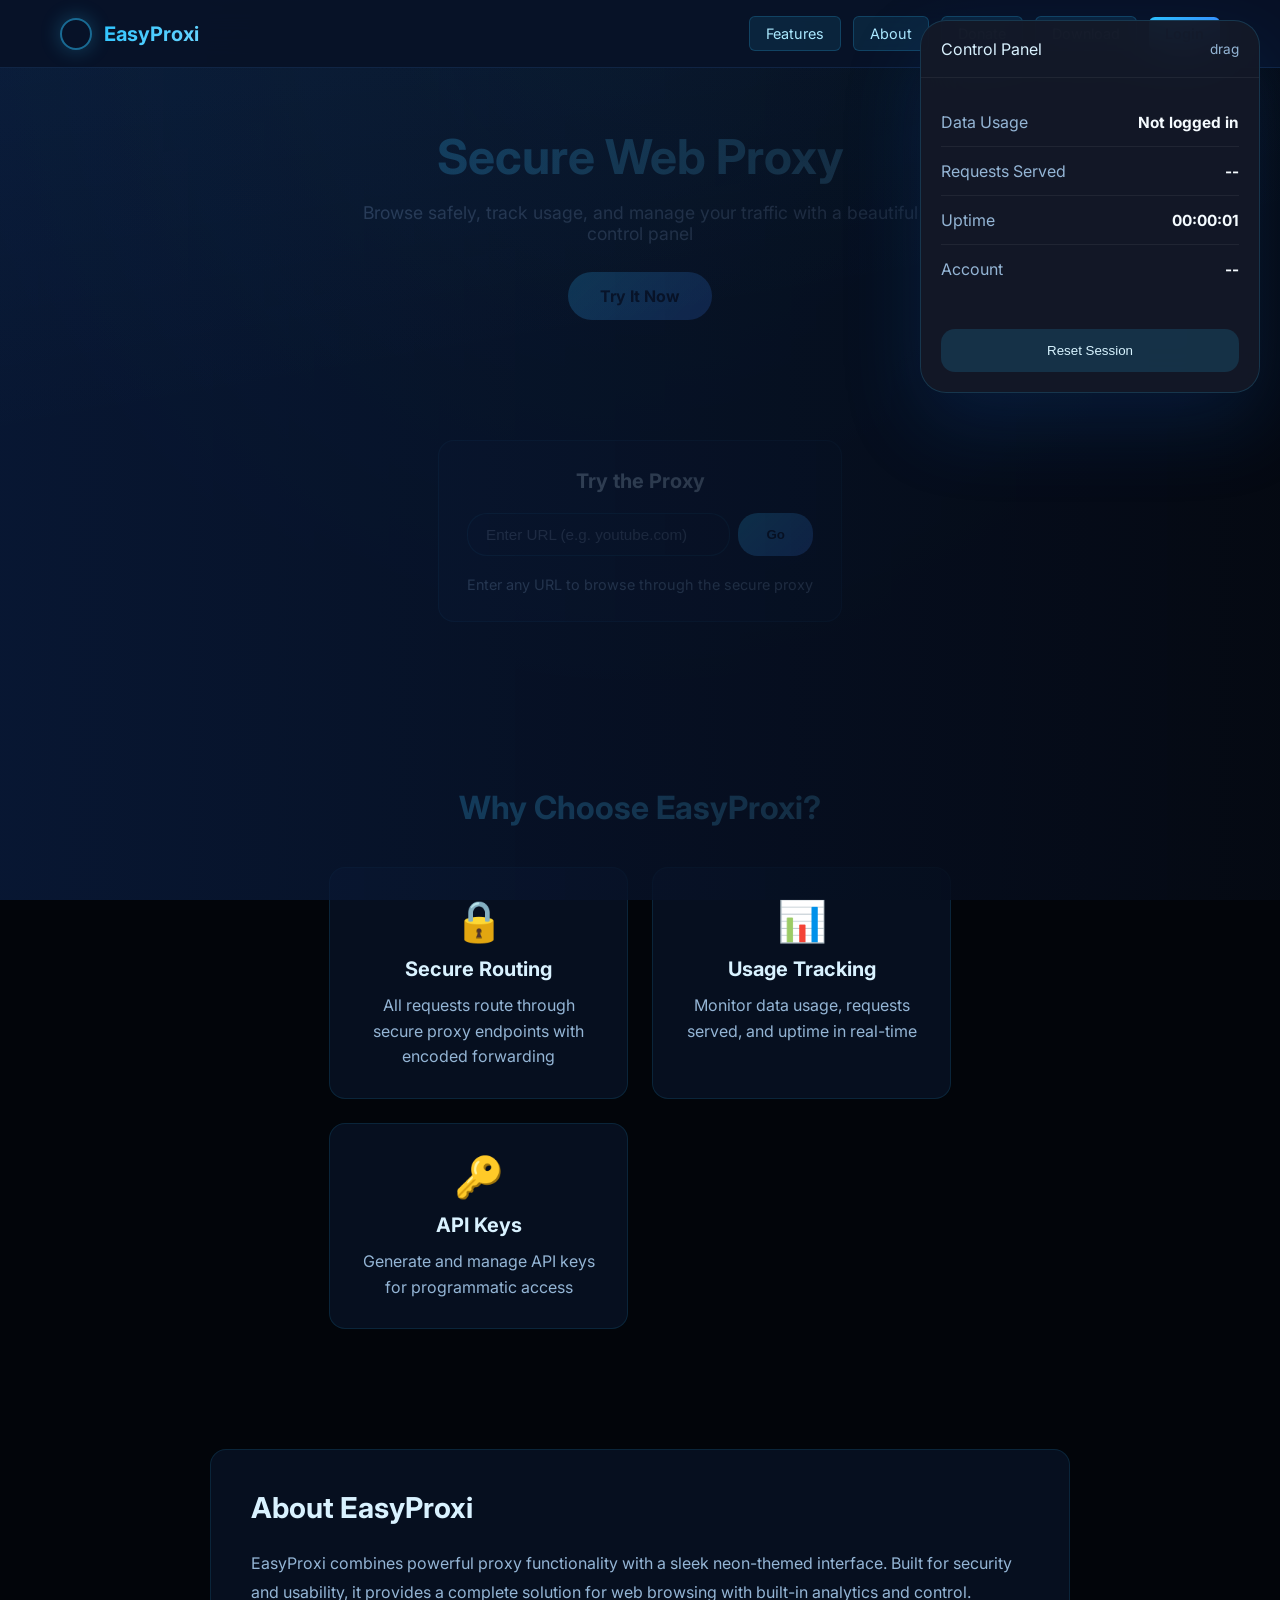
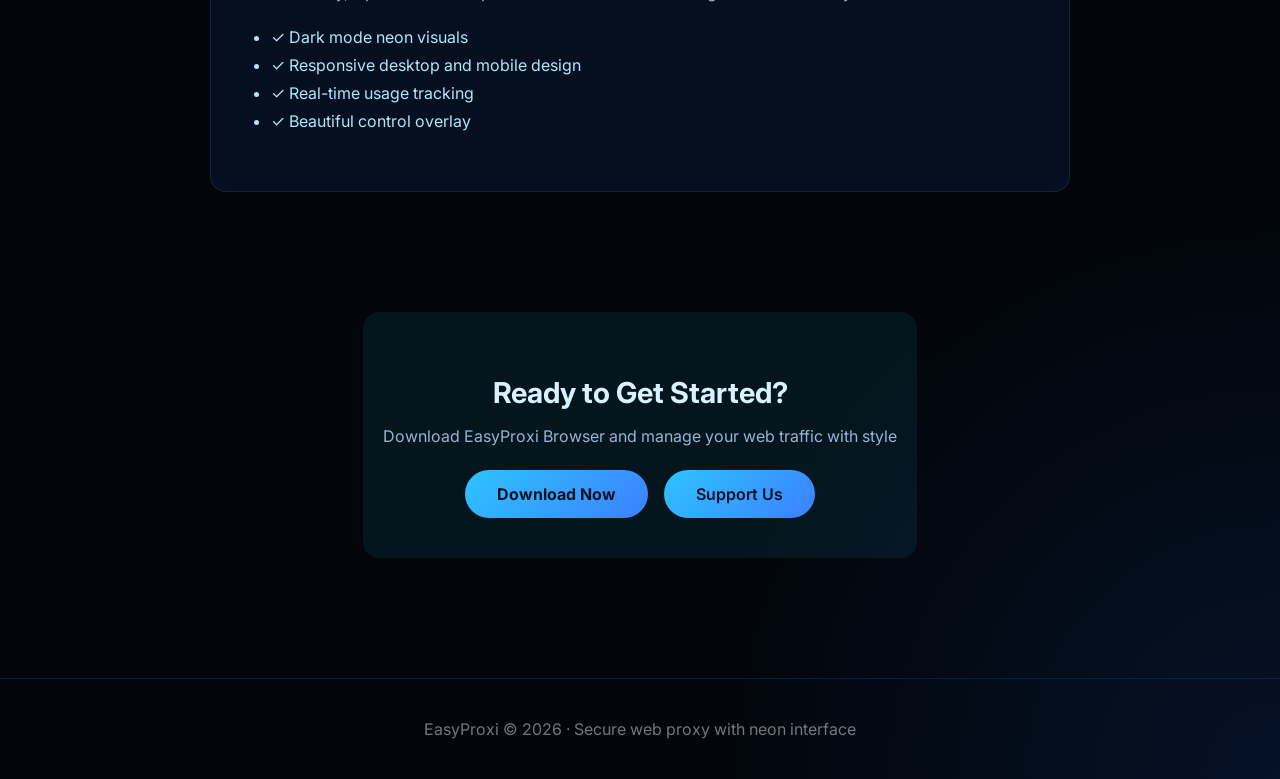
==== commit 03aeac6f: "changed files index.html and script.js to add a new feature that allows users to filter search resul" ====
--- a/index.html
+++ b/index.html
@@ -20,8 +20,9 @@
         <nav class="header-nav">
           <a href="#features">Features</a>
           <a href="#about">About</a>
-          <a href="/download" class="download-link">Download</a>
-          <a href="donate.html">Donate</a>
+          <a href="/donate">Donate</a>
+          <a href="/download">Download</a>
+          <a href="/login" class="download-link" id="authNavBtn">Login</a>
         </nav>
       </div>
     </header>
@@ -86,7 +87,7 @@
       <p>Download EasyProxi Browser and manage your web traffic with style</p>
       <div class="action-buttons">
         <a href="/download" class="cta-download-btn">Download Now</a>
-        <a href="donate.html" class="donate-btn">Support Us</a>
+        <a href="/donate" class="donate-btn">Support Us</a>
       </div>
     </section>
 
@@ -94,16 +95,18 @@
       <p>EasyProxi &copy; 2026 · Secure web proxy with neon interface</p>
     </footer>
 
+  </div>
+
   <div class="overlay-panel" id="overlayPanel">
     <div class="overlay-header">
       <span>Control Panel</span>
       <span class="drag-hint">drag</span>
     </div>
     <div class="overlay-content">
-      <div class="stat-row"><span>Data Usage</span><strong id="dataUsage">0 MB / 500 MB</strong></div>
-      <div class="stat-row"><span>Requests Served</span><strong id="requestsServed">0</strong></div>
+      <div class="stat-row"><span>Data Usage</span><strong id="dataUsage">Loading...</strong></div>
+      <div class="stat-row"><span>Requests Served</span><strong id="requestsServed">--</strong></div>
       <div class="stat-row"><span>Uptime</span><strong id="uptime">00:00:00</strong></div>
-      <div class="stat-row"><span>API Key</span><strong id="apiKey">GENERATING...</strong></div>
+      <div class="stat-row"><span>Account</span><strong id="apiKey">Loading...</strong></div>
     </div>
     <div class="overlay-footer">
       <button type="button" id="resetButton">Reset Session</button>
@@ -112,4 +115,4 @@
 
   <script src="script.js"></script>
 </body>
-</html>
+</html>
